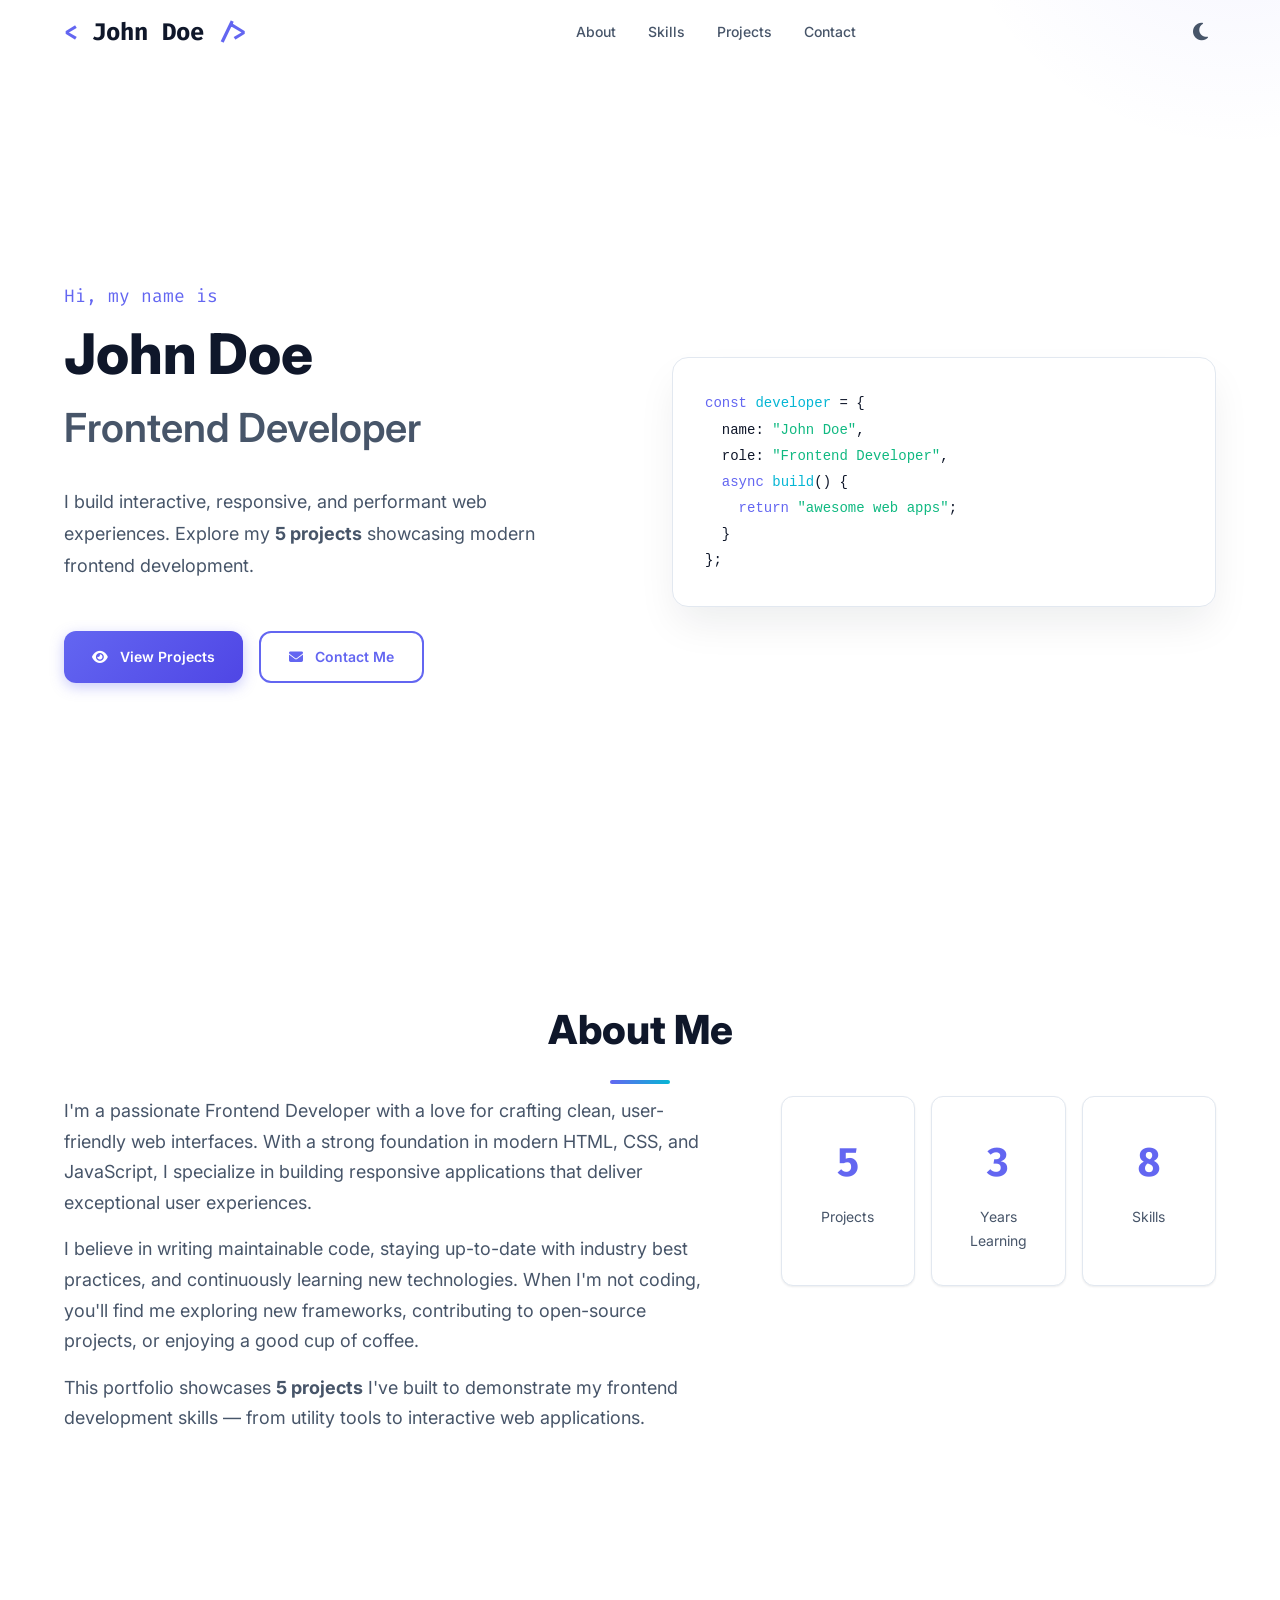
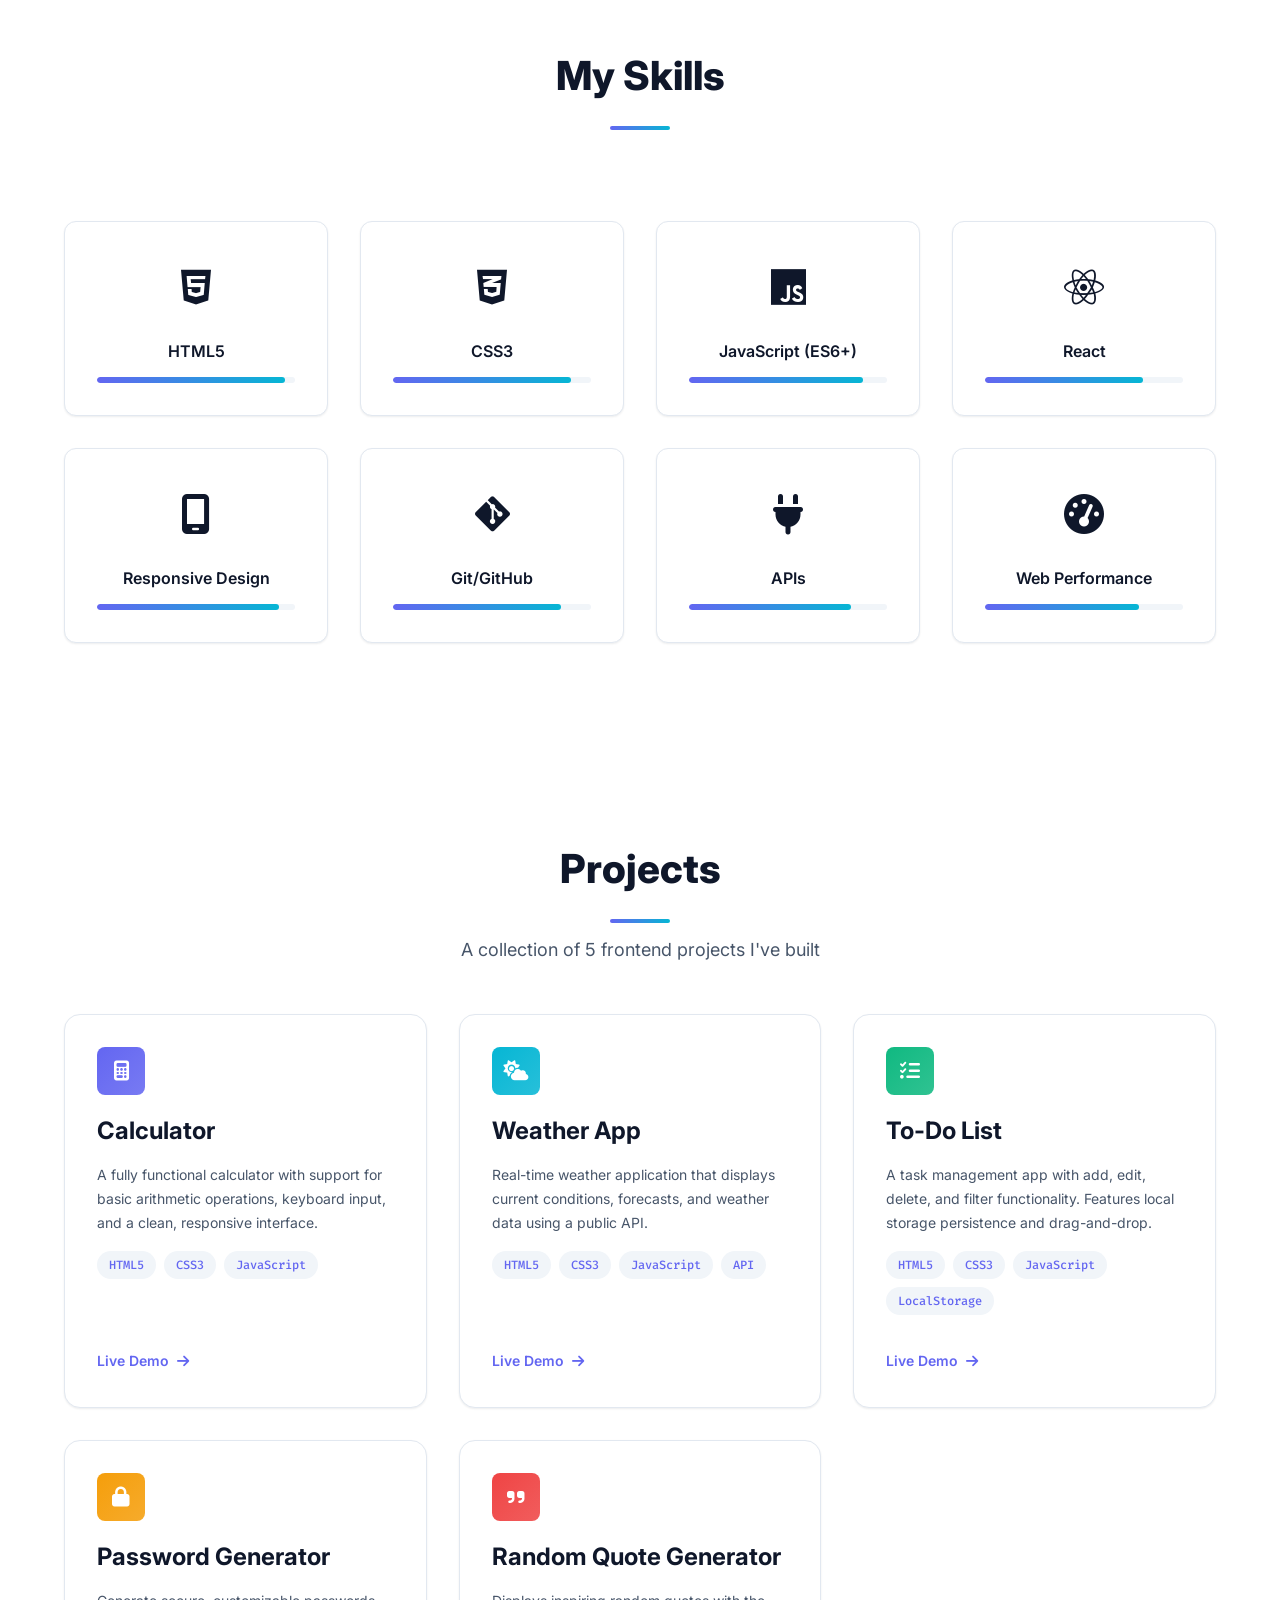
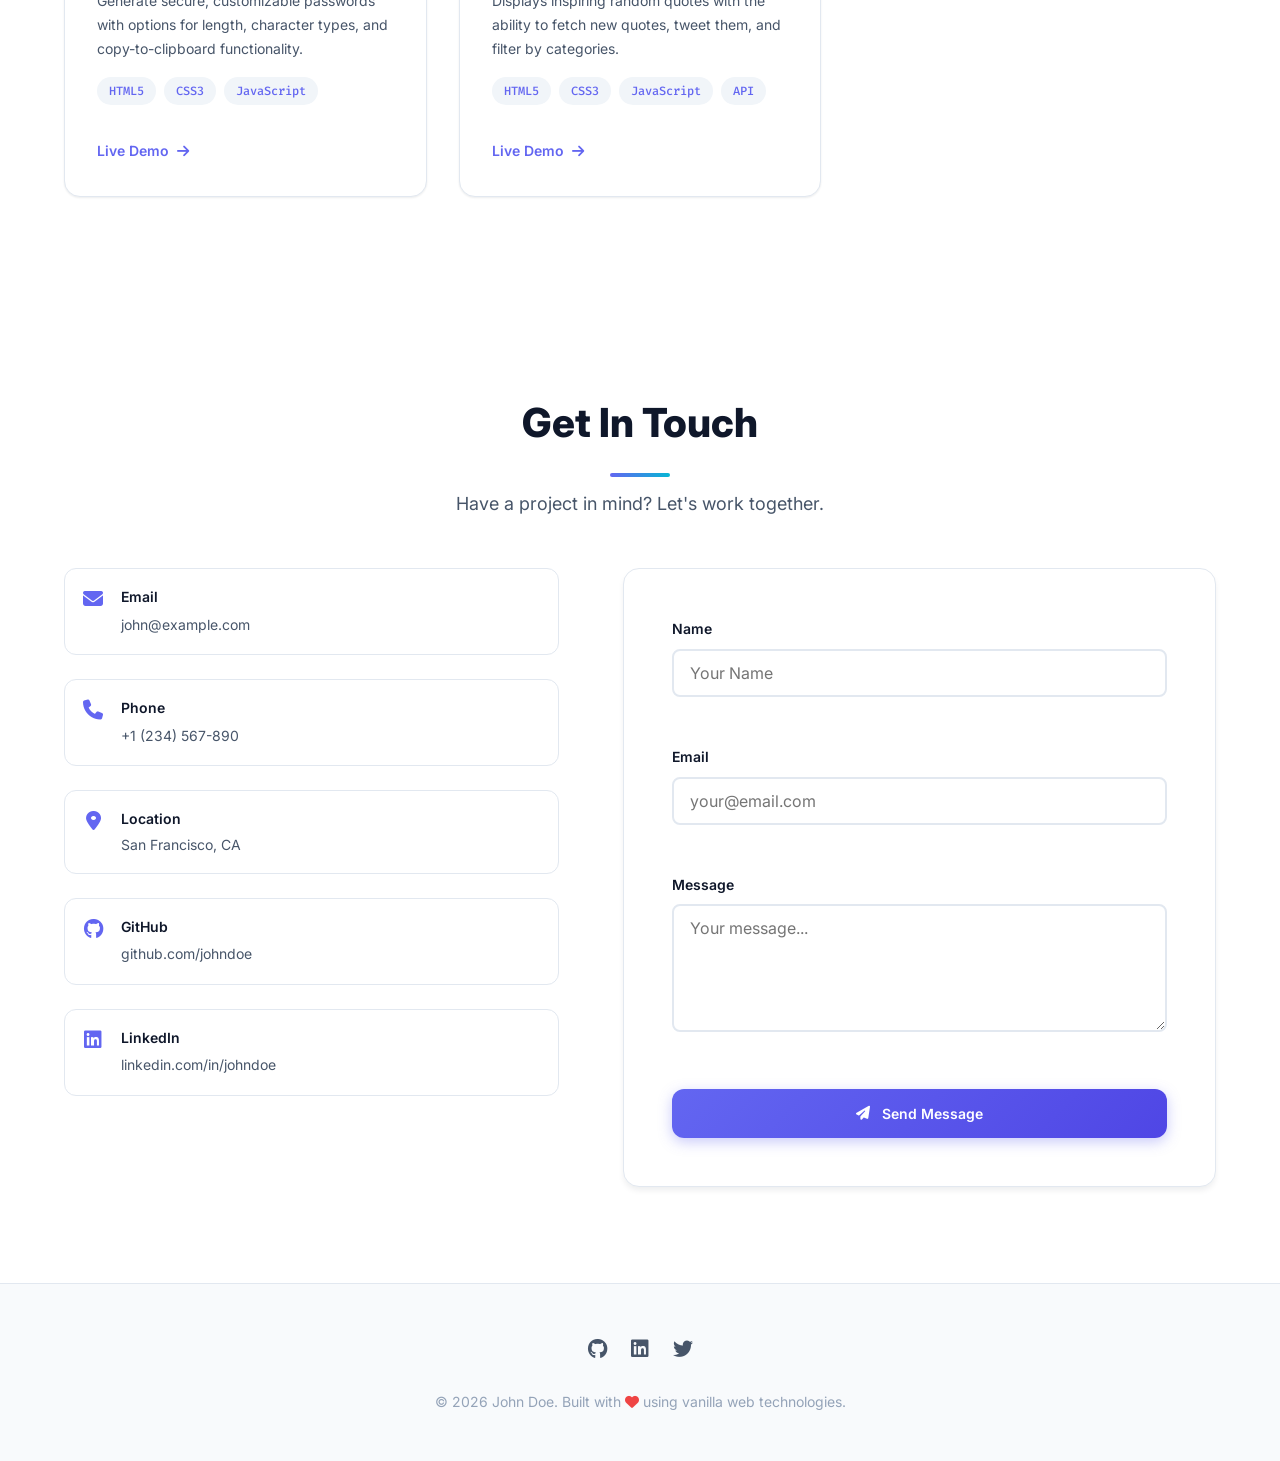
==== index.html @ 0d6e3bae "Add five tools" ====
<!DOCTYPE html>
<html lang="en">
<head>
  <meta charset="UTF-8">
  <meta name="viewport" content="width=device-width, initial-scale=1.0">
  <meta name="description" content="John Doe - Frontend Developer Portfolio showcasing 5 projects including Calculator, Weather App, To-Do List, Password Generator, and Random Quote Generator.">
  <meta name="keywords" content="frontend developer, portfolio, HTML, CSS, JavaScript, React, web developer, John Doe">
  <meta name="author" content="John Doe">

  <!-- Open Graph -->
  <meta property="og:title" content="John Doe | Frontend Developer Portfolio">
  <meta property="og:description" content="Frontend Developer showcasing 5 interactive projects built with modern web technologies.">
  <meta property="og:type" content="website">
  <meta property="og:url" content="https://johndoe.dev">
  <meta property="og:locale" content="en_US">

  <!-- Favicon -->
  <link rel="icon" href="data:image/svg+xml,<svg xmlns='http://www.w3.org/2000/svg' viewBox='0 0 100 100'><text y='.9em' font-size='90'>💻</text></svg>">

  <!-- Google Fonts -->
  <link rel="preconnect" href="https://fonts.googleapis.com">
  <link rel="preconnect" href="https://fonts.gstatic.com" crossorigin>
  <link href="https://fonts.googleapis.com/css2?family=Fira+Code:wght@400;500&family=Inter:wght@300;400;500;600;700;800&display=swap" rel="stylesheet">

  <!-- Font Awesome -->
  <link rel="stylesheet" href="https://cdnjs.cloudflare.com/ajax/libs/font-awesome/6.5.1/css/all.min.css" crossorigin="anonymous" referrerpolicy="no-referrer">

  <!-- Styles -->
  <link rel="stylesheet" href="css/style.css">

  <title>John Doe | Frontend Developer Portfolio</title>
</head>
<body>

  <!-- ==================== Navigation ==================== -->
  <header class="header" id="header">
    <nav class="nav container">
      <a href="#hero" class="nav__logo">
        <span class="nav__logo-code">&lt;</span>
        John Doe
        <span class="nav__logo-code"> /&gt;</span>
      </a>

      <ul class="nav__list" id="nav-list">
        <li><a href="#about" class="nav__link">About</a></li>
        <li><a href="#skills" class="nav__link">Skills</a></li>
        <li><a href="#projects" class="nav__link">Projects</a></li>
        <li><a href="#contact" class="nav__link">Contact</a></li>
      </ul>

      <div class="nav__actions">
        <button class="theme-toggle" id="theme-toggle" aria-label="Toggle dark mode">
          <i class="fas fa-moon" id="theme-icon"></i>
        </button>
        <button class="nav__hamburger" id="nav-hamburger" aria-label="Toggle navigation menu">
          <span class="nav__hamburger-line"></span>
          <span class="nav__hamburger-line"></span>
          <span class="nav__hamburger-line"></span>
        </button>
      </div>
    </nav>
  </header>

  <main>
    <!-- ==================== Hero Section ==================== -->
    <section class="hero" id="hero">
      <div class="container hero__container">
        <div class="hero__content fade-in">
          <p class="hero__greeting">Hi, my name is</p>
          <h1 class="hero__name">John Doe</h1>
          <h2 class="hero__title">Frontend Developer</h2>
          <p class="hero__subtitle">
            I build interactive, responsive, and performant web experiences.
            Explore my <strong>5 projects</strong> showcasing modern frontend development.
          </p>
          <div class="hero__cta">
            <a href="#projects" class="btn btn--primary">
              <i class="fas fa-eye"></i> View Projects
            </a>
            <a href="#contact" class="btn btn--outline">
              <i class="fas fa-envelope"></i> Contact Me
            </a>
          </div>
        </div>
        <div class="hero__visual fade-in">
          <div class="hero__code-block">
            <pre><code><span class="code-keyword">const</span> <span class="code-func">developer</span> = {
  name: <span class="code-string">"John Doe"</span>,
  role: <span class="code-string">"Frontend Developer"</span>,
  <span class="code-keyword">async</span> <span class="code-func">build</span>() {
    <span class="code-keyword">return</span> <span class="code-string">"awesome web apps"</span>;
  }
};</code></pre>
          </div>
        </div>
      </div>
    </section>

    <!-- ==================== About Section ==================== -->
    <section class="about section" id="about">
      <div class="container">
        <h2 class="section__title fade-in">About Me</h2>
        <div class="about__content fade-in">
          <div class="about__text">
            <p>
              I'm a passionate Frontend Developer with a love for crafting clean,
              user-friendly web interfaces. With a strong foundation in modern
              HTML, CSS, and JavaScript, I specialize in building responsive
              applications that deliver exceptional user experiences.
            </p>
            <p>
              I believe in writing maintainable code, staying up-to-date with
              industry best practices, and continuously learning new technologies.
              When I'm not coding, you'll find me exploring new frameworks,
              contributing to open-source projects, or enjoying a good cup of coffee.
            </p>
            <p>
              This portfolio showcases <strong>5 projects</strong> I've built to
              demonstrate my frontend development skills — from utility tools
              to interactive web applications.
            </p>
          </div>
          <div class="about__stats">
            <div class="stat">
              <span class="stat__number" data-count="5">0</span>
              <span class="stat__label">Projects</span>
            </div>
            <div class="stat">
              <span class="stat__number" data-count="3">0</span>
              <span class="stat__label">Years Learning</span>
            </div>
            <div class="stat">
              <span class="stat__number" data-count="8">0</span>
              <span class="stat__label">Skills</span>
            </div>
          </div>
        </div>
      </div>
    </section>

    <!-- ==================== Skills Section ==================== -->
    <section class="skills section" id="skills">
      <div class="container">
        <h2 class="section__title fade-in">My Skills</h2>
        <p class="section__subtitle fade-in">Technologies and tools I work with</p>
        <div class="skills__grid" id="skills-grid">
          <!-- Generated by JS -->
        </div>
      </div>
    </section>

    <!-- ==================== Projects Section ==================== -->
    <section class="projects section" id="projects">
      <div class="container">
        <h2 class="section__title fade-in">Projects</h2>
        <p class="section__subtitle fade-in">A collection of 5 frontend projects I've built</p>
        <div class="projects__grid" id="projects-grid">
          <!-- Generated by JS -->
        </div>
      </div>
    </section>

    <!-- ==================== Contact Section ==================== -->
    <section class="contact section" id="contact">
      <div class="container">
        <h2 class="section__title fade-in">Get In Touch</h2>
        <p class="section__subtitle fade-in">Have a project in mind? Let's work together.</p>

        <div class="contact__wrapper fade-in">
          <div class="contact__info">
            <div class="contact__item">
              <i class="fas fa-envelope contact__icon"></i>
              <div>
                <h3>Email</h3>
                <a href="mailto:john@example.com">john@example.com</a>
              </div>
            </div>
            <div class="contact__item">
              <i class="fas fa-phone contact__icon"></i>
              <div>
                <h3>Phone</h3>
                <a href="tel:+1234567890">+1 (234) 567-890</a>
              </div>
            </div>
            <div class="contact__item">
              <i class="fas fa-map-marker-alt contact__icon"></i>
              <div>
                <h3>Location</h3>
                <p>San Francisco, CA</p>
              </div>
            </div>
            <div class="contact__item">
              <i class="fab fa-github contact__icon"></i>
              <div>
                <h3>GitHub</h3>
                <a href="https://github.com/johndoe" target="_blank" rel="noopener noreferrer">github.com/johndoe</a>
              </div>
            </div>
            <div class="contact__item">
              <i class="fab fa-linkedin contact__icon"></i>
              <div>
                <h3>LinkedIn</h3>
                <a href="https://linkedin.com/in/johndoe" target="_blank" rel="noopener noreferrer">linkedin.com/in/johndoe</a>
              </div>
            </div>
          </div>

          <form class="contact__form" id="contact-form" novalidate>
            <div class="form__group">
              <label for="form-name" class="form__label">Name</label>
              <input type="text" id="form-name" class="form__input" placeholder="Your Name" required>
              <span class="form__error" id="form-name-error"></span>
            </div>
            <div class="form__group">
              <label for="form-email" class="form__label">Email</label>
              <input type="email" id="form-email" class="form__input" placeholder="your@email.com" required>
              <span class="form__error" id="form-email-error"></span>
            </div>
            <div class="form__group">
              <label for="form-message" class="form__label">Message</label>
              <textarea id="form-message" class="form__input form__textarea" rows="5" placeholder="Your message..." required></textarea>
              <span class="form__error" id="form-message-error"></span>
            </div>
            <button type="submit" class="btn btn--primary form__submit">
              <i class="fas fa-paper-plane"></i> Send Message
            </button>
          </form>
        </div>
      </div>
    </section>
  </main>

  <!-- ==================== Footer ==================== -->
  <footer class="footer">
    <div class="container footer__container">
      <div class="footer__social">
        <a href="https://github.com/johndoe" target="_blank" rel="noopener noreferrer" aria-label="GitHub">
          <i class="fab fa-github"></i>
        </a>
        <a href="https://linkedin.com/in/johndoe" target="_blank" rel="noopener noreferrer" aria-label="LinkedIn">
          <i class="fab fa-linkedin"></i>
        </a>
        <a href="https://twitter.com/johndoe" target="_blank" rel="noopener noreferrer" aria-label="Twitter">
          <i class="fab fa-twitter"></i>
        </a>
      </div>
      <p class="footer__copy">
        &copy; <span id="footer-year"></span> John Doe. Built with <i class="fas fa-heart"></i> using vanilla web technologies.
      </p>
    </div>
  </footer>

  <!-- Script -->
  <script src="js/script.js" defer></script>
</body>
</html>
---- css/style.css ----
﻿/* ==========================================================================
   CSS Custom Properties (Light Theme - Default)
   ========================================================================== */
:root {
  --color-primary: #6366f1;
  --color-primary-dark: #4f46e5;
  --color-primary-light: #818cf8;
  --color-secondary: #06b6d4;

  --color-bg: #ffffff;
  --color-bg-alt: #f8fafc;
  --color-bg-card: #ffffff;
  --color-surface: #f1f5f9;

  --color-text: #0f172a;
  --color-text-secondary: #475569;
  --color-text-muted: #94a3b8;
  --color-heading: #0f172a;

  --color-border: #e2e8f0;
  --color-shadow: rgba(15, 23, 42, 0.08);

  --font-primary: 'Inter', -apple-system, BlinkMacSystemFont, 'Segoe UI', sans-serif;
  --font-code: 'Fira Code', 'Cascadia Code', 'JetBrains Mono', monospace;

  --fs-sm: 0.875rem;
  --fs-base: 1rem;
  --fs-md: 1.125rem;
  --fs-lg: 1.5rem;
  --fs-xl: 2rem;
  --fs-2xl: 2.5rem;
  --fs-3xl: 3.5rem;

  --space-xs: 0.5rem;
  --space-sm: 0.75rem;
  --space-md: 1rem;
  --space-lg: 1.5rem;
  --space-xl: 2rem;
  --space-2xl: 3rem;
  --space-3xl: 4rem;
  --space-4xl: 6rem;

  --radius-sm: 0.375rem;
  --radius-md: 0.5rem;
  --radius-lg: 0.75rem;
  --radius-xl: 1rem;
  --radius-full: 9999px;

  --shadow-sm: 0 1px 2px var(--color-shadow);
  --shadow-md: 0 4px 6px -1px var(--color-shadow);
  --shadow-lg: 0 10px 15px -3px var(--color-shadow);
  --shadow-xl: 0 20px 40px -5px var(--color-shadow);

  --transition-fast: 150ms ease;
  --transition-base: 300ms ease;
  --transition-slow: 500ms ease;

  --nav-height: 4rem;
  --max-width: 1200px;
}

body.dark {
  --color-primary: #818cf8;
  --color-primary-dark: #6366f1;
  --color-primary-light: #a5b4fc;
  --color-secondary: #22d3ee;

  --color-bg: #0b1120;
  --color-bg-alt: #111827;
  --color-bg-card: #1e293b;
  --color-surface: #1e293b;

  --color-text: #f1f5f9;
  --color-text-secondary: #94a3b8;
  --color-text-muted: #64748b;
  --color-heading: #f8fafc;

  --color-border: #334155;
  --color-shadow: rgba(0, 0, 0, 0.3);
}

*,
*::before,
*::after {
  margin: 0;
  padding: 0;
  box-sizing: border-box;
}

html {
  scroll-behavior: smooth;
  scroll-padding-top: var(--nav-height);
}

body {
  font-family: var(--font-primary);
  font-size: var(--fs-base);
  line-height: 1.7;
  color: var(--color-text);
  background-color: var(--color-bg);
  transition: background-color var(--transition-base), color var(--transition-base);
  -webkit-font-smoothing: antialiased;
  -moz-osx-font-smoothing: grayscale;
}

a {
  color: inherit;
  text-decoration: none;
}

img {
  max-width: 100%;
  height: auto;
  display: block;
}

ul {
  list-style: none;
}

button {
  cursor: pointer;
  border: none;
  background: none;
  font-family: inherit;
  font-size: inherit;
  color: inherit;
}

input,
textarea {
  font-family: inherit;
  font-size: inherit;
  color: inherit;
}

.container {
  width: 100%;
  max-width: var(--max-width);
  margin: 0 auto;
  padding: 0 var(--space-lg);
}

.section {
  padding: var(--space-4xl) 0;
}

.section__title {
  font-size: var(--fs-2xl);
  font-weight: 800;
  color: var(--color-heading);
  text-align: center;
  margin-bottom: var(--space-sm);
  position: relative;
}

.section__title::after {
  content: '';
  display: block;
  width: 60px;
  height: 4px;
  background: linear-gradient(90deg, var(--color-primary), var(--color-secondary));
  border-radius: var(--radius-full);
  margin: var(--space-md) auto 0;
}

.section__subtitle {
  text-align: center;
  color: var(--color-text-secondary);
  font-size: var(--fs-md);
  margin-bottom: var(--space-2xl);
  max-width: 600px;
  margin-left: auto;
  margin-right: auto;
}

.btn {
  display: inline-flex;
  align-items: center;
  gap: var(--space-sm);
  padding: 0.75rem 1.75rem;
  border-radius: var(--radius-lg);
  font-weight: 600;
  font-size: var(--fs-sm);
  transition: all var(--transition-base);
  white-space: nowrap;
}

.btn--primary {
  background: linear-gradient(135deg, var(--color-primary), var(--color-primary-dark));
  color: #ffffff;
  box-shadow: 0 4px 14px rgba(99, 102, 241, 0.35);
}

.btn--primary:hover {
  transform: translateY(-2px);
  box-shadow: 0 6px 20px rgba(99, 102, 241, 0.45);
}

.btn--outline {
  border: 2px solid var(--color-primary);
  color: var(--color-primary);
  background: transparent;
}

.btn--outline:hover {
  background: var(--color-primary);
  color: #ffffff;
  transform: translateY(-2px);
}

.header {
  position: fixed;
  top: 0;
  left: 0;
  right: 0;
  z-index: 1000;
  height: var(--nav-height);
  background: transparent;
  transition: background-color var(--transition-base), box-shadow var(--transition-base);
}

.header.scrolled {
  background: var(--color-bg);
  box-shadow: var(--shadow-md);
  border-bottom: 1px solid var(--color-border);
}

body.dark .header.scrolled {
  background: rgba(11, 17, 32, 0.97);
  backdrop-filter: blur(10px);
}

.nav {
  display: flex;
  align-items: center;
  justify-content: space-between;
  height: 100%;
}

.nav__logo {
  font-size: var(--fs-lg);
  font-weight: 800;
  color: var(--color-heading);
  font-family: var(--font-code);
}

.nav__logo-code {
  color: var(--color-primary);
}

.nav__list {
  display: flex;
  align-items: center;
  gap: var(--space-xl);
}

.nav__link {
  font-size: var(--fs-sm);
  font-weight: 500;
  color: var(--color-text-secondary);
  transition: color var(--transition-fast);
  position: relative;
  padding: 0.25rem 0;
}

.nav__link::after {
  content: '';
  position: absolute;
  bottom: 0;
  left: 0;
  width: 0;
  height: 2px;
  background: var(--color-primary);
  transition: width var(--transition-base);
}

.nav__link:hover {
  color: var(--color-primary);
}

.nav__link:hover::after {
  width: 100%;
}

.nav__actions {
  display: flex;
  align-items: center;
  gap: var(--space-md);
}

.theme-toggle {
  font-size: 1.25rem;
  color: var(--color-text-secondary);
  padding: 0.5rem;
  border-radius: var(--radius-md);
  transition: color var(--transition-fast), background-color var(--transition-fast);
  display: flex;
  align-items: center;
  justify-content: center;
}

.theme-toggle:hover {
  color: var(--color-primary);
  background: var(--color-surface);
}

.nav__hamburger {
  display: none;
  flex-direction: column;
  gap: 5px;
  padding: 0.5rem;
}

.nav__hamburger-line {
  display: block;
  width: 24px;
  height: 2px;
  background: var(--color-heading);
  border-radius: 2px;
  transition: transform var(--transition-base), opacity var(--transition-base);
}

.nav__hamburger.active .nav__hamburger-line:nth-child(1) {
  transform: rotate(45deg) translate(5px, 5px);
}

.nav__hamburger.active .nav__hamburger-line:nth-child(2) {
  opacity: 0;
}

.nav__hamburger.active .nav__hamburger-line:nth-child(3) {
  transform: rotate(-45deg) translate(5px, -5px);
}

.hero {
  min-height: 100vh;
  display: flex;
  align-items: center;
  padding-top: var(--nav-height);
  position: relative;
  overflow: hidden;
}

.hero::before {
  content: '';
  position: absolute;
  top: -50%;
  right: -20%;
  width: 600px;
  height: 600px;
  border-radius: 50%;
  background: radial-gradient(circle, rgba(99, 102, 241, 0.08), transparent 70%);
  pointer-events: none;
}

.hero__container {
  display: grid;
  grid-template-columns: 1fr 1fr;
  gap: var(--space-3xl);
  align-items: center;
}

.hero__greeting {
  font-family: var(--font-code);
  font-size: var(--fs-md);
  color: var(--color-primary);
  margin-bottom: var(--space-sm);
}

.hero__name {
  font-size: var(--fs-3xl);
  font-weight: 800;
  color: var(--color-heading);
  line-height: 1.1;
  margin-bottom: var(--space-xs);
}

.hero__title {
  font-size: var(--fs-2xl);
  font-weight: 600;
  color: var(--color-text-secondary);
  margin-bottom: var(--space-lg);
}

.hero__subtitle {
  font-size: var(--fs-md);
  color: var(--color-text-secondary);
  margin-bottom: var(--space-2xl);
  max-width: 500px;
  line-height: 1.8;
}

.hero__cta {
  display: flex;
  gap: var(--space-md);
  flex-wrap: wrap;
}

.hero__code-block {
  background: var(--color-bg-card);
  border: 1px solid var(--color-border);
  border-radius: var(--radius-xl);
  padding: var(--space-xl);
  box-shadow: var(--shadow-xl);
  overflow: hidden;
}

.hero__code-block pre {
  font-family: var(--font-code);
  font-size: var(--fs-sm);
  line-height: 1.8;
  overflow-x: auto;
}

.hero__code-block code {
  color: var(--color-text);
}

.code-keyword {
  color: var(--color-primary);
}

.code-func {
  color: var(--color-secondary);
}

.code-string {
  color: #10b981;
}

.about__content {
  display: grid;
  grid-template-columns: 1.5fr 1fr;
  gap: var(--space-3xl);
  align-items: start;
}

.about__text p {
  color: var(--color-text-secondary);
  margin-bottom: var(--space-md);
  font-size: var(--fs-md);
}

.about__stats {
  display: grid;
  grid-template-columns: repeat(3, 1fr);
  gap: var(--space-md);
}

.stat {
  background: var(--color-bg-card);
  border: 1px solid var(--color-border);
  border-radius: var(--radius-lg);
  padding: var(--space-xl);
  text-align: center;
  box-shadow: var(--shadow-sm);
  transition: transform var(--transition-base), box-shadow var(--transition-base);
}

.stat:hover {
  transform: translateY(-4px);
  box-shadow: var(--shadow-md);
}

.stat__number {
  display: block;
  font-size: var(--fs-2xl);
  font-weight: 800;
  color: var(--color-primary);
  font-family: var(--font-code);
}

.stat__label {
  font-size: var(--fs-sm);
  color: var(--color-text-secondary);
  margin-top: var(--space-xs);
  display: block;
}

.skills__grid {
  display: grid;
  grid-template-columns: repeat(4, 1fr);
  gap: var(--space-xl);
}

.skill-card {
  background: var(--color-bg-card);
  border: 1px solid var(--color-border);
  border-radius: var(--radius-lg);
  padding: var(--space-xl);
  text-align: center;
  box-shadow: var(--shadow-sm);
  transition: transform var(--transition-base), box-shadow var(--transition-base);
}

.skill-card:hover {
  transform: translateY(-6px);
  box-shadow: var(--shadow-lg);
  border-color: var(--color-primary);
}

.skill-card__icon {
  font-size: 2.5rem;
  margin-bottom: var(--space-md);
  display: block;
}

.skill-card__title {
  font-size: var(--fs-base);
  font-weight: 600;
  color: var(--color-heading);
  margin-bottom: var(--space-sm);
}

.skill-card__bar {
  width: 100%;
  height: 6px;
  background: var(--color-surface);
  border-radius: var(--radius-full);
  overflow: hidden;
}

.skill-card__bar-fill {
  height: 100%;
  border-radius: var(--radius-full);
  background: linear-gradient(90deg, var(--color-primary), var(--color-secondary));
  transition: width 1s ease;
  width: 0;
}

.projects__grid {
  display: grid;
  grid-template-columns: repeat(3, 1fr);
  gap: var(--space-xl);
}

.project-card {
  background: var(--color-bg-card);
  border: 1px solid var(--color-border);
  border-radius: var(--radius-xl);
  overflow: hidden;
  box-shadow: var(--shadow-sm);
  transition: transform var(--transition-base), box-shadow var(--transition-base);
  display: flex;
  flex-direction: column;
}

.project-card:hover {
  transform: translateY(-8px);
  box-shadow: var(--shadow-xl);
  border-color: var(--color-primary);
}

.project-card__header {
  padding: var(--space-xl) var(--space-xl) 0;
}

.project-card__icon {
  width: 48px;
  height: 48px;
  border-radius: var(--radius-md);
  background: linear-gradient(135deg, var(--color-primary), var(--color-primary-dark));
  display: flex;
  align-items: center;
  justify-content: center;
  color: #fff;
  font-size: 1.25rem;
  margin-bottom: var(--space-md);
}

.project-card__title {
  font-size: var(--fs-lg);
  font-weight: 700;
  color: var(--color-heading);
  margin-bottom: var(--space-sm);
}

.project-card__description {
  font-size: var(--fs-sm);
  color: var(--color-text-secondary);
  line-height: 1.7;
  margin-bottom: var(--space-md);
}

.project-card__tags {
  display: flex;
  flex-wrap: wrap;
  gap: var(--space-xs);
  padding: 0 var(--space-xl);
  margin-bottom: var(--space-md);
}

.project-card__tag {
  font-size: 0.75rem;
  font-weight: 500;
  padding: 0.25rem 0.75rem;
  border-radius: var(--radius-full);
  background: var(--color-surface);
  color: var(--color-primary);
  font-family: var(--font-code);
}

.project-card__footer {
  padding: var(--space-md) var(--space-xl) var(--space-xl);
  margin-top: auto;
}

.project-card__link {
  display: inline-flex;
  align-items: center;
  gap: var(--space-xs);
  font-size: var(--fs-sm);
  font-weight: 600;
  color: var(--color-primary);
  transition: gap var(--transition-fast);
}

.project-card__link:hover {
  gap: var(--space-sm);
}

.contact__wrapper {
  display: grid;
  grid-template-columns: 1fr 1.2fr;
  gap: var(--space-3xl);
  align-items: start;
}

.contact__info {
  display: flex;
  flex-direction: column;
  gap: var(--space-lg);
}

.contact__item {
  display: flex;
  align-items: flex-start;
  gap: var(--space-md);
  padding: var(--space-md);
  background: var(--color-bg-card);
  border: 1px solid var(--color-border);
  border-radius: var(--radius-lg);
  transition: transform var(--transition-base), box-shadow var(--transition-base);
}

.contact__item:hover {
  transform: translateX(4px);
  box-shadow: var(--shadow-md);
}

.contact__icon {
  font-size: 1.25rem;
  color: var(--color-primary);
  margin-top: 4px;
  width: 24px;
  text-align: center;
}

.contact__item h3 {
  font-size: var(--fs-sm);
  font-weight: 600;
  color: var(--color-heading);
  margin-bottom: 2px;
}

.contact__item a,
.contact__item p {
  font-size: var(--fs-sm);
  color: var(--color-text-secondary);
}

.contact__item a:hover {
  color: var(--color-primary);
}

.contact__form {
  background: var(--color-bg-card);
  border: 1px solid var(--color-border);
  border-radius: var(--radius-xl);
  padding: var(--space-2xl);
  box-shadow: var(--shadow-md);
}

.form__group {
  margin-bottom: var(--space-lg);
}

.form__label {
  display: block;
  font-size: var(--fs-sm);
  font-weight: 600;
  color: var(--color-heading);
  margin-bottom: var(--space-xs);
}

.form__input {
  width: 100%;
  padding: 0.75rem 1rem;
  border: 2px solid var(--color-border);
  border-radius: var(--radius-md);
  background: var(--color-bg);
  color: var(--color-text);
  transition: border-color var(--transition-fast), box-shadow var(--transition-fast);
  outline: none;
}

.form__input:focus {
  border-color: var(--color-primary);
  box-shadow: 0 0 0 3px rgba(99, 102, 241, 0.15);
}

.form__textarea {
  resize: vertical;
  min-height: 120px;
}

.form__input.error {
  border-color: #ef4444;
}

.form__error {
  font-size: var(--fs-sm);
  color: #ef4444;
  margin-top: 0.25rem;
  display: block;
  min-height: 1.25rem;
}

.form__submit {
  width: 100%;
  justify-content: center;
  padding: 1rem;
}

.footer {
  background: var(--color-bg-alt);
  border-top: 1px solid var(--color-border);
  padding: var(--space-2xl) 0;
  text-align: center;
}

.footer__social {
  display: flex;
  justify-content: center;
  gap: var(--space-lg);
  margin-bottom: var(--space-lg);
}

.footer__social a {
  font-size: 1.25rem;
  color: var(--color-text-secondary);
  transition: color var(--transition-fast), transform var(--transition-fast);
}

.footer__social a:hover {
  color: var(--color-primary);
  transform: translateY(-3px);
}

.footer__copy {
  font-size: var(--fs-sm);
  color: var(--color-text-muted);
}

.footer__copy .fa-heart {
  color: #ef4444;
}

.fade-in {
  opacity: 0;
  transform: translateY(30px);
  transition: opacity 0.6s ease, transform 0.6s ease;
}

.fade-in.visible {
  opacity: 1;
  transform: translateY(0);
}

@media (max-width: 1024px) {
  .hero__container {
    grid-template-columns: 1fr;
    text-align: center;
  }
  .hero__subtitle {
    margin-left: auto;
    margin-right: auto;
  }
  .hero__cta {
    justify-content: center;
  }
  .hero__visual {
    display: none;
  }
  .about__content {
    grid-template-columns: 1fr;
  }
  .about__stats {
    max-width: 400px;
    margin: 0 auto;
  }
  .skills__grid {
    grid-template-columns: repeat(3, 1fr);
  }
  .projects__grid {
    grid-template-columns: repeat(2, 1fr);
  }
  .contact__wrapper {
    grid-template-columns: 1fr;
  }
}

@media (max-width: 768px) {
  :root {
    --fs-3xl: 2.5rem;
    --fs-2xl: 2rem;
  }
  .nav__list {
    position: fixed;
    top: var(--nav-height);
    left: 0;
    right: 0;
    background: var(--color-bg);
    flex-direction: column;
    padding: var(--space-xl);
    gap: var(--space-lg);
    border-bottom: 1px solid var(--color-border);
    transform: translateY(-100%);
    opacity: 0;
    pointer-events: none;
    transition: transform var(--transition-base), opacity var(--transition-base);
    box-shadow: var(--shadow-lg);
  }
  .nav__list.active {
    transform: translateY(0);
    opacity: 1;
    pointer-events: auto;
  }
  .nav__hamburger {
    display: flex;
  }
  .skills__grid {
    grid-template-columns: repeat(2, 1fr);
  }
  .projects__grid {
    grid-template-columns: 1fr;
  }
  .about__stats {
    grid-template-columns: repeat(3, 1fr);
  }
  .stat {
    padding: var(--space-md);
  }
}

@media (max-width: 480px) {
  .skills__grid {
    grid-template-columns: 1fr 1fr;
  }
  .hero__cta {
    flex-direction: column;
    align-items: center;
  }
  .btn {
    width: 100%;
    justify-content: center;
  }
  .section {
    padding: var(--space-3xl) 0;
  }
  .contact__form {
    padding: var(--space-lg);
  }
}
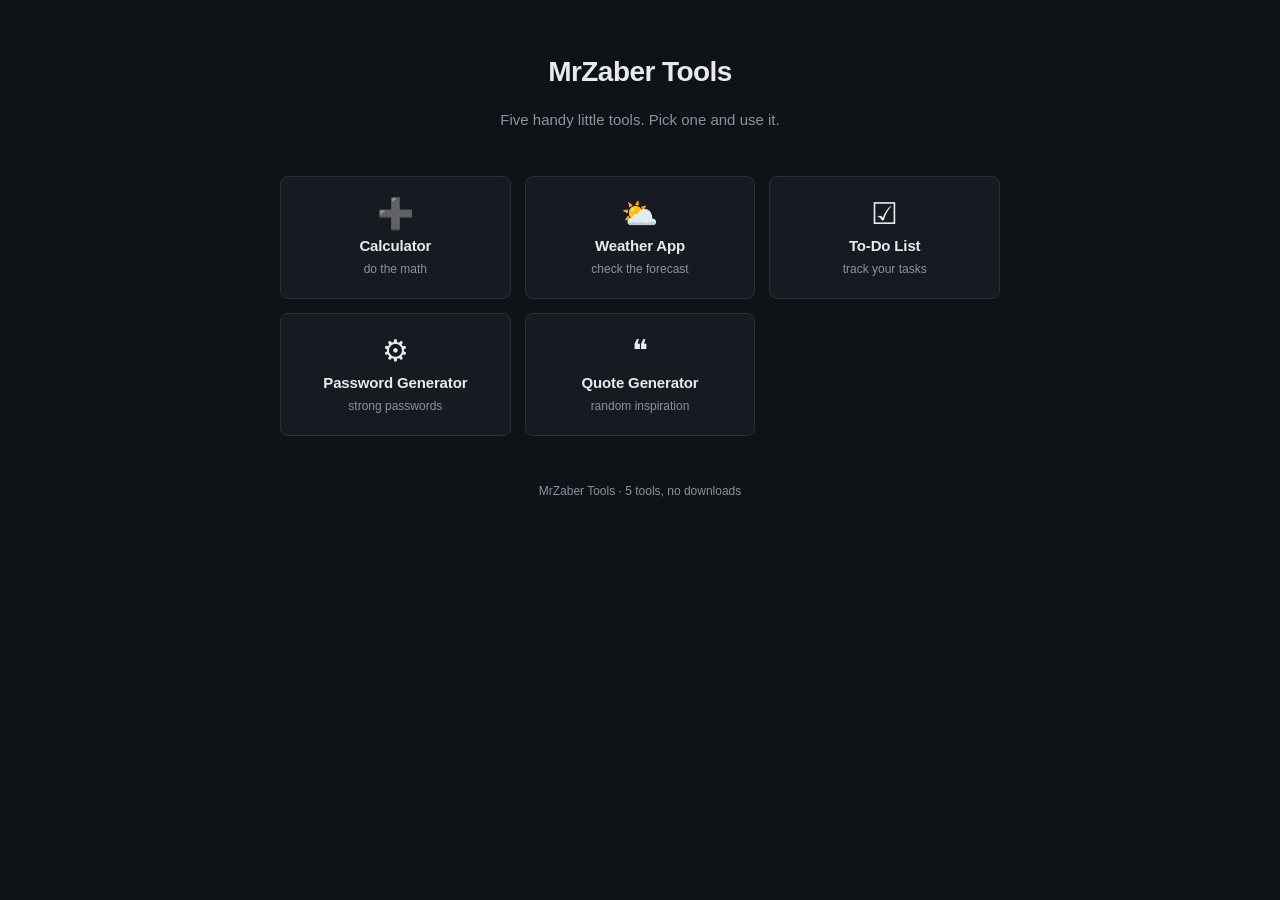
==== commit 74729c84: "Replace portfolio with simple tools hub, remove unused shared files" ====
--- a/index.html
+++ b/index.html
@@ -1,256 +1,80 @@
 <!DOCTYPE html>
 <html lang="en">
 <head>
-  <meta charset="UTF-8">
-  <meta name="viewport" content="width=device-width, initial-scale=1.0">
-  <meta name="description" content="John Doe - Frontend Developer Portfolio showcasing 5 projects including Calculator, Weather App, To-Do List, Password Generator, and Random Quote Generator.">
-  <meta name="keywords" content="frontend developer, portfolio, HTML, CSS, JavaScript, React, web developer, John Doe">
-  <meta name="author" content="John Doe">
-
-  <!-- Open Graph -->
-  <meta property="og:title" content="John Doe | Frontend Developer Portfolio">
-  <meta property="og:description" content="Frontend Developer showcasing 5 interactive projects built with modern web technologies.">
-  <meta property="og:type" content="website">
-  <meta property="og:url" content="https://johndoe.dev">
-  <meta property="og:locale" content="en_US">
-
-  <!-- Favicon -->
-  <link rel="icon" href="data:image/svg+xml,<svg xmlns='http://www.w3.org/2000/svg' viewBox='0 0 100 100'><text y='.9em' font-size='90'>💻</text></svg>">
-
-  <!-- Google Fonts -->
-  <link rel="preconnect" href="https://fonts.googleapis.com">
-  <link rel="preconnect" href="https://fonts.gstatic.com" crossorigin>
-  <link href="https://fonts.googleapis.com/css2?family=Fira+Code:wght@400;500&family=Inter:wght@300;400;500;600;700;800&display=swap" rel="stylesheet">
-
-  <!-- Font Awesome -->
-  <link rel="stylesheet" href="https://cdnjs.cloudflare.com/ajax/libs/font-awesome/6.5.1/css/all.min.css" crossorigin="anonymous" referrerpolicy="no-referrer">
-
-  <!-- Styles -->
-  <link rel="stylesheet" href="css/style.css">
-
-  <title>John Doe | Frontend Developer Portfolio</title>
+<meta charset="UTF-8">
+<meta name="viewport" content="width=device-width, initial-scale=1.0">
+<title>MrZaber Tools</title>
+<style>
+  :root{
+    --bg:#0f1216;
+    --surface:#171b21;
+    --border:#2a303a;
+    --ink:#e8eaed;
+    --muted:#8a93a0;
+    --accent:#5b8def;
+  }
+  *{box-sizing:border-box;}
+  html,body{margin:0;padding:0;}
+  body{
+    background:var(--bg);
+    color:var(--ink);
+    font-family:-apple-system,BlinkMacSystemFont,"Segoe UI",Roboto,Helvetica,Arial,sans-serif;
+    -webkit-font-smoothing:antialiased;
+    min-height:100vh;
+    padding:56px 20px 64px;
+    display:flex; flex-direction:column; align-items:center;
+  }
+  h1{ font-size:28px; font-weight:700; letter-spacing:-0.02em; margin:0 0 6px; text-align:center; }
+  .sub{ max-width:480px; text-align:center; color:var(--muted); font-size:15px; line-height:1.6; margin:14px auto 44px; }
+  .cards{
+    display:grid; grid-template-columns:repeat(3, 1fr); gap:14px;
+    width:100%; max-width:720px;
+  }
+  @media (max-width:600px){ .cards{ grid-template-columns:repeat(2, 1fr);} }
+  a.card{
+    background:var(--surface); border:1px solid var(--border); border-radius:8px;
+    padding:22px 16px; text-align:center; text-decoration:none; color:var(--ink);
+    display:flex; flex-direction:column; align-items:center; gap:8px;
+    transition:border-color .15s ease;
+  }
+  a.card:hover{ border-color:var(--accent); }
+  a.card:focus-visible{ outline:2px solid var(--accent); outline-offset:2px; }
+  .icon{ font-size:30px; line-height:1; }
+  .name{ font-size:15px; font-weight:600; letter-spacing:-0.01em; }
+  .tag{ font-size:12px; color:var(--muted); }
+  footer{ margin-top:48px; font-size:12px; color:var(--muted); text-align:center; }
+</style>
 </head>
 <body>
-
-  <!-- ==================== Navigation ==================== -->
-  <header class="header" id="header">
-    <nav class="nav container">
-      <a href="#hero" class="nav__logo">
-        <span class="nav__logo-code">&lt;</span>
-        John Doe
-        <span class="nav__logo-code"> /&gt;</span>
-      </a>
-
-      <ul class="nav__list" id="nav-list">
-        <li><a href="#about" class="nav__link">About</a></li>
-        <li><a href="#skills" class="nav__link">Skills</a></li>
-        <li><a href="#projects" class="nav__link">Projects</a></li>
-        <li><a href="#contact" class="nav__link">Contact</a></li>
-      </ul>
-
-      <div class="nav__actions">
-        <button class="theme-toggle" id="theme-toggle" aria-label="Toggle dark mode">
-          <i class="fas fa-moon" id="theme-icon"></i>
-        </button>
-        <button class="nav__hamburger" id="nav-hamburger" aria-label="Toggle navigation menu">
-          <span class="nav__hamburger-line"></span>
-          <span class="nav__hamburger-line"></span>
-          <span class="nav__hamburger-line"></span>
-        </button>
-      </div>
-    </nav>
-  </header>
-
-  <main>
-    <!-- ==================== Hero Section ==================== -->
-    <section class="hero" id="hero">
-      <div class="container hero__container">
-        <div class="hero__content fade-in">
-          <p class="hero__greeting">Hi, my name is</p>
-          <h1 class="hero__name">John Doe</h1>
-          <h2 class="hero__title">Frontend Developer</h2>
-          <p class="hero__subtitle">
-            I build interactive, responsive, and performant web experiences.
-            Explore my <strong>5 projects</strong> showcasing modern frontend development.
-          </p>
-          <div class="hero__cta">
-            <a href="#projects" class="btn btn--primary">
-              <i class="fas fa-eye"></i> View Projects
-            </a>
-            <a href="#contact" class="btn btn--outline">
-              <i class="fas fa-envelope"></i> Contact Me
-            </a>
-          </div>
-        </div>
-        <div class="hero__visual fade-in">
-          <div class="hero__code-block">
-            <pre><code><span class="code-keyword">const</span> <span class="code-func">developer</span> = {
-  name: <span class="code-string">"John Doe"</span>,
-  role: <span class="code-string">"Frontend Developer"</span>,
-  <span class="code-keyword">async</span> <span class="code-func">build</span>() {
-    <span class="code-keyword">return</span> <span class="code-string">"awesome web apps"</span>;
-  }
-};</code></pre>
-          </div>
-        </div>
-      </div>
-    </section>
-
-    <!-- ==================== About Section ==================== -->
-    <section class="about section" id="about">
-      <div class="container">
-        <h2 class="section__title fade-in">About Me</h2>
-        <div class="about__content fade-in">
-          <div class="about__text">
-            <p>
-              I'm a passionate Frontend Developer with a love for crafting clean,
-              user-friendly web interfaces. With a strong foundation in modern
-              HTML, CSS, and JavaScript, I specialize in building responsive
-              applications that deliver exceptional user experiences.
-            </p>
-            <p>
-              I believe in writing maintainable code, staying up-to-date with
-              industry best practices, and continuously learning new technologies.
-              When I'm not coding, you'll find me exploring new frameworks,
-              contributing to open-source projects, or enjoying a good cup of coffee.
-            </p>
-            <p>
-              This portfolio showcases <strong>5 projects</strong> I've built to
-              demonstrate my frontend development skills — from utility tools
-              to interactive web applications.
-            </p>
-          </div>
-          <div class="about__stats">
-            <div class="stat">
-              <span class="stat__number" data-count="5">0</span>
-              <span class="stat__label">Projects</span>
-            </div>
-            <div class="stat">
-              <span class="stat__number" data-count="3">0</span>
-              <span class="stat__label">Years Learning</span>
-            </div>
-            <div class="stat">
-              <span class="stat__number" data-count="8">0</span>
-              <span class="stat__label">Skills</span>
-            </div>
-          </div>
-        </div>
-      </div>
-    </section>
-
-    <!-- ==================== Skills Section ==================== -->
-    <section class="skills section" id="skills">
-      <div class="container">
-        <h2 class="section__title fade-in">My Skills</h2>
-        <p class="section__subtitle fade-in">Technologies and tools I work with</p>
-        <div class="skills__grid" id="skills-grid">
-          <!-- Generated by JS -->
-        </div>
-      </div>
-    </section>
-
-    <!-- ==================== Projects Section ==================== -->
-    <section class="projects section" id="projects">
-      <div class="container">
-        <h2 class="section__title fade-in">Projects</h2>
-        <p class="section__subtitle fade-in">A collection of 5 frontend projects I've built</p>
-        <div class="projects__grid" id="projects-grid">
-          <!-- Generated by JS -->
-        </div>
-      </div>
-    </section>
-
-    <!-- ==================== Contact Section ==================== -->
-    <section class="contact section" id="contact">
-      <div class="container">
-        <h2 class="section__title fade-in">Get In Touch</h2>
-        <p class="section__subtitle fade-in">Have a project in mind? Let's work together.</p>
-
-        <div class="contact__wrapper fade-in">
-          <div class="contact__info">
-            <div class="contact__item">
-              <i class="fas fa-envelope contact__icon"></i>
-              <div>
-                <h3>Email</h3>
-                <a href="mailto:john@example.com">john@example.com</a>
-              </div>
-            </div>
-            <div class="contact__item">
-              <i class="fas fa-phone contact__icon"></i>
-              <div>
-                <h3>Phone</h3>
-                <a href="tel:+1234567890">+1 (234) 567-890</a>
-              </div>
-            </div>
-            <div class="contact__item">
-              <i class="fas fa-map-marker-alt contact__icon"></i>
-              <div>
-                <h3>Location</h3>
-                <p>San Francisco, CA</p>
-              </div>
-            </div>
-            <div class="contact__item">
-              <i class="fab fa-github contact__icon"></i>
-              <div>
-                <h3>GitHub</h3>
-                <a href="https://github.com/johndoe" target="_blank" rel="noopener noreferrer">github.com/johndoe</a>
-              </div>
-            </div>
-            <div class="contact__item">
-              <i class="fab fa-linkedin contact__icon"></i>
-              <div>
-                <h3>LinkedIn</h3>
-                <a href="https://linkedin.com/in/johndoe" target="_blank" rel="noopener noreferrer">linkedin.com/in/johndoe</a>
-              </div>
-            </div>
-          </div>
-
-          <form class="contact__form" id="contact-form" novalidate>
-            <div class="form__group">
-              <label for="form-name" class="form__label">Name</label>
-              <input type="text" id="form-name" class="form__input" placeholder="Your Name" required>
-              <span class="form__error" id="form-name-error"></span>
-            </div>
-            <div class="form__group">
-              <label for="form-email" class="form__label">Email</label>
-              <input type="email" id="form-email" class="form__input" placeholder="your@email.com" required>
-              <span class="form__error" id="form-email-error"></span>
-            </div>
-            <div class="form__group">
-              <label for="form-message" class="form__label">Message</label>
-              <textarea id="form-message" class="form__input form__textarea" rows="5" placeholder="Your message..." required></textarea>
-              <span class="form__error" id="form-message-error"></span>
-            </div>
-            <button type="submit" class="btn btn--primary form__submit">
-              <i class="fas fa-paper-plane"></i> Send Message
-            </button>
-          </form>
-        </div>
-      </div>
-    </section>
-  </main>
-
-  <!-- ==================== Footer ==================== -->
-  <footer class="footer">
-    <div class="container footer__container">
-      <div class="footer__social">
-        <a href="https://github.com/johndoe" target="_blank" rel="noopener noreferrer" aria-label="GitHub">
-          <i class="fab fa-github"></i>
-        </a>
-        <a href="https://linkedin.com/in/johndoe" target="_blank" rel="noopener noreferrer" aria-label="LinkedIn">
-          <i class="fab fa-linkedin"></i>
-        </a>
-        <a href="https://twitter.com/johndoe" target="_blank" rel="noopener noreferrer" aria-label="Twitter">
-          <i class="fab fa-twitter"></i>
-        </a>
-      </div>
-      <p class="footer__copy">
-        &copy; <span id="footer-year"></span> John Doe. Built with <i class="fas fa-heart"></i> using vanilla web technologies.
-      </p>
-    </div>
-  </footer>
-
-  <!-- Script -->
-  <script src="js/script.js" defer></script>
+  <h1>MrZaber Tools</h1>
+  <p class="sub">Five handy little tools. Pick one and use it.</p>
+  <div class="cards">
+    <a class="card" href="calculator/">
+      <div class="icon">&#10133;</div>
+      <div class="name">Calculator</div>
+      <div class="tag">do the math</div>
+    </a>
+    <a class="card" href="weather-app/">
+      <div class="icon">&#9925;</div>
+      <div class="name">Weather App</div>
+      <div class="tag">check the forecast</div>
+    </a>
+    <a class="card" href="todo-app/">
+      <div class="icon">&#9745;</div>
+      <div class="name">To-Do List</div>
+      <div class="tag">track your tasks</div>
+    </a>
+    <a class="card" href="password-generator/">
+      <div class="icon">&#9881;</div>
+      <div class="name">Password Generator</div>
+      <div class="tag">strong passwords</div>
+    </a>
+    <a class="card" href="quote-generator/">
+      <div class="icon">&#10077;</div>
+      <div class="name">Quote Generator</div>
+      <div class="tag">random inspiration</div>
+    </a>
+  </div>
+  <footer>MrZaber Tools &#183; 5 tools, no downloads</footer>
 </body>
 </html>
